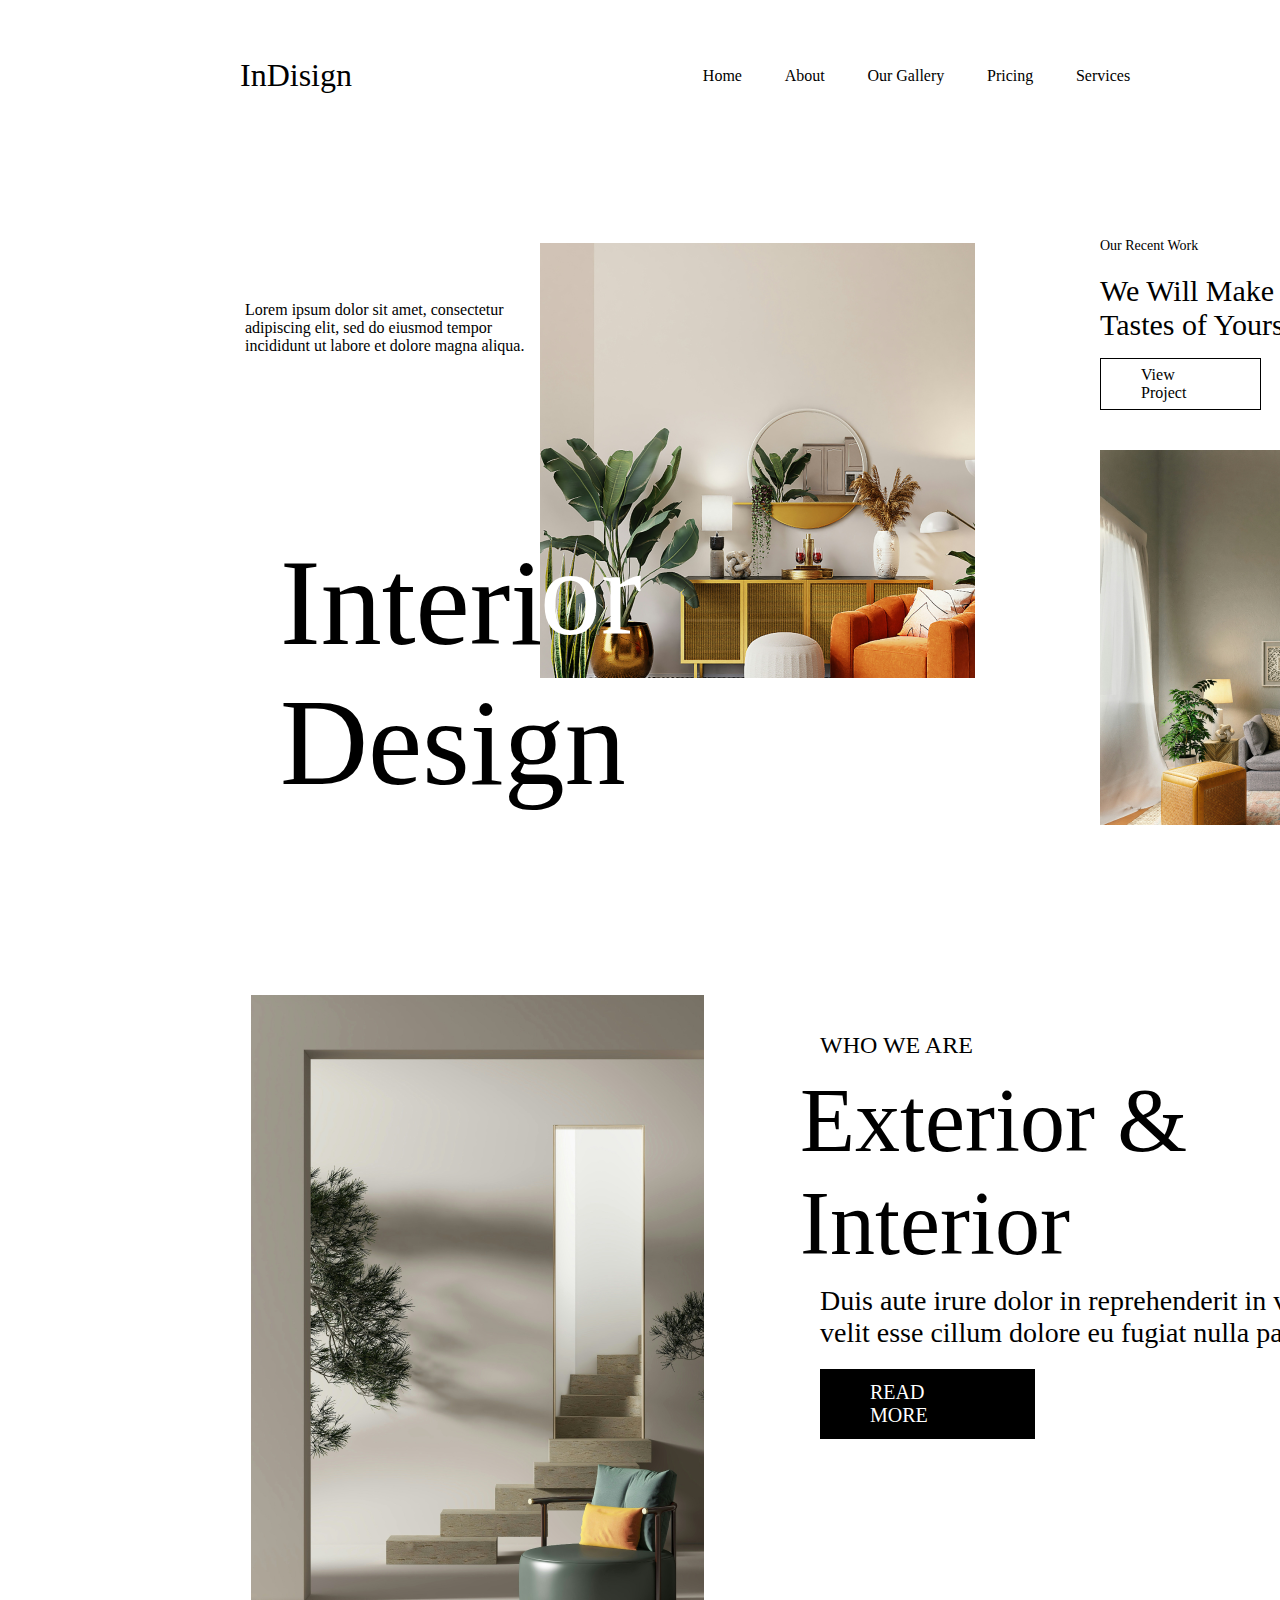
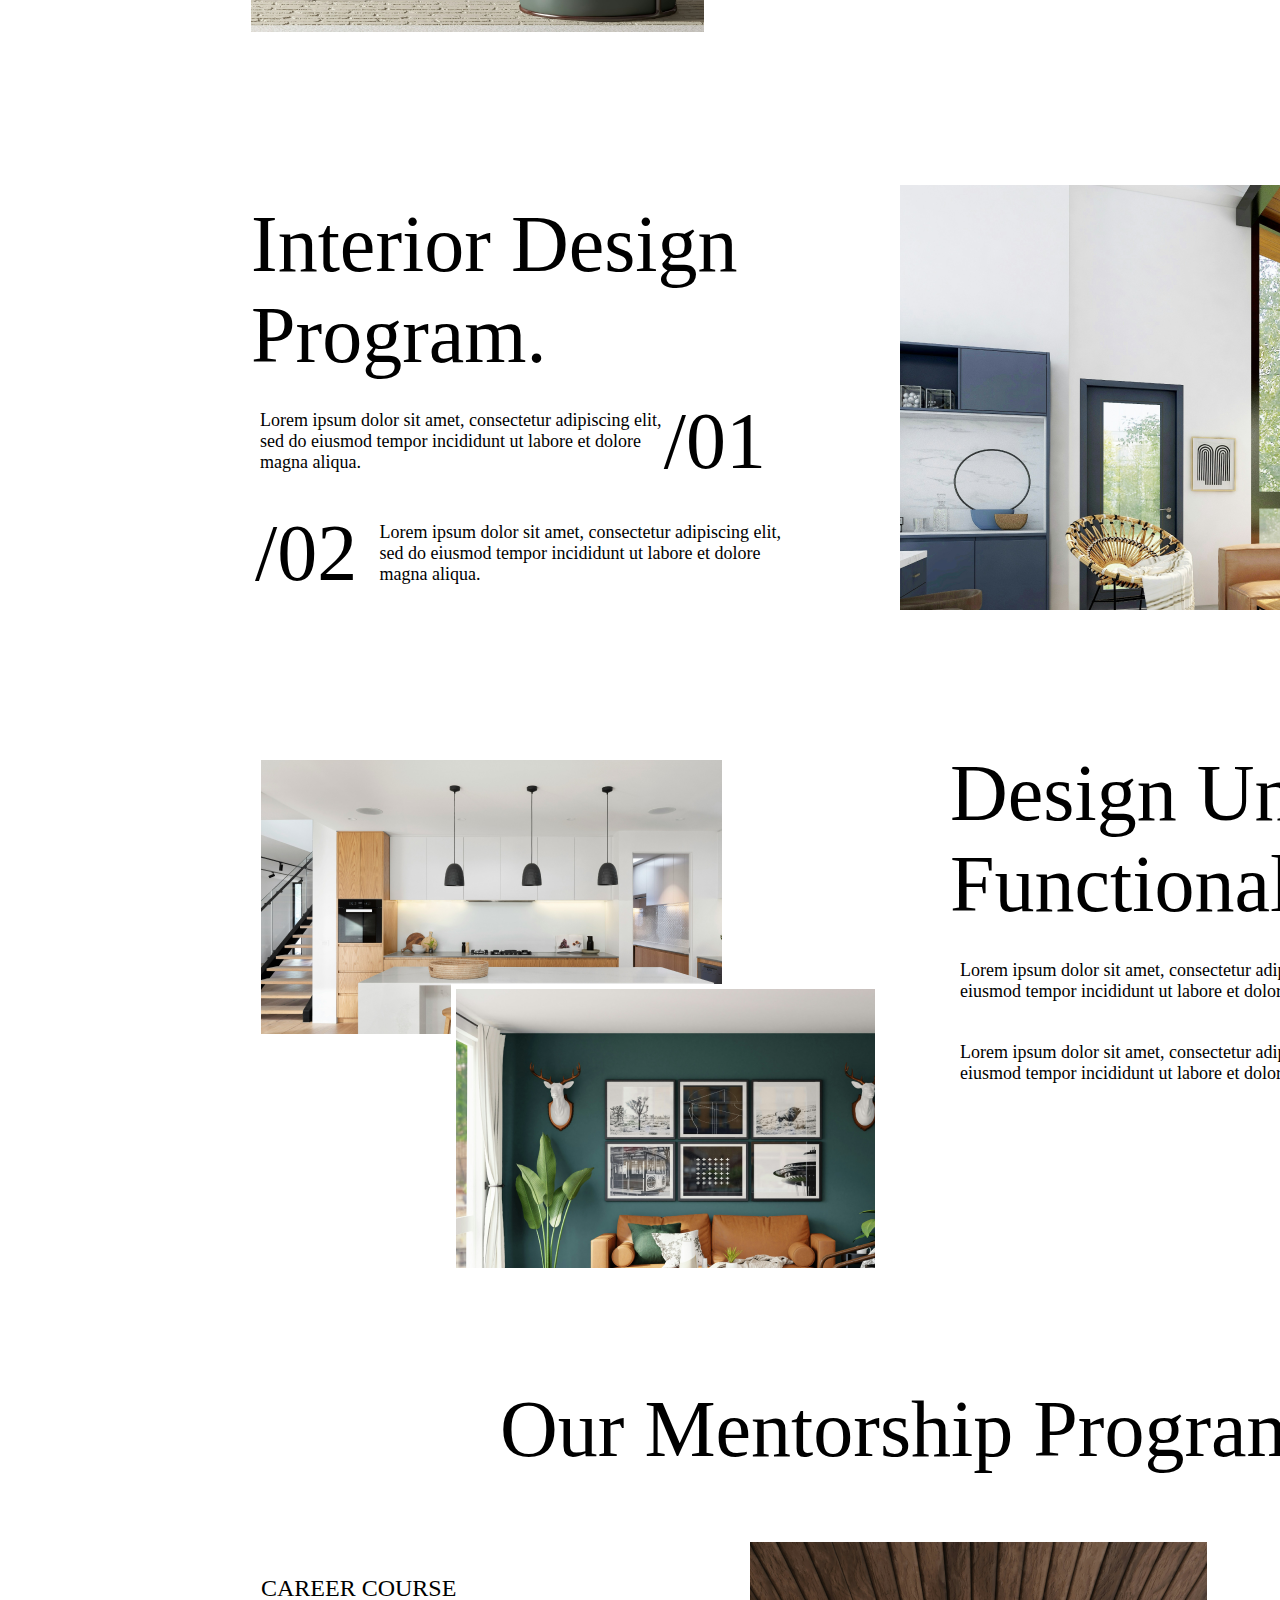
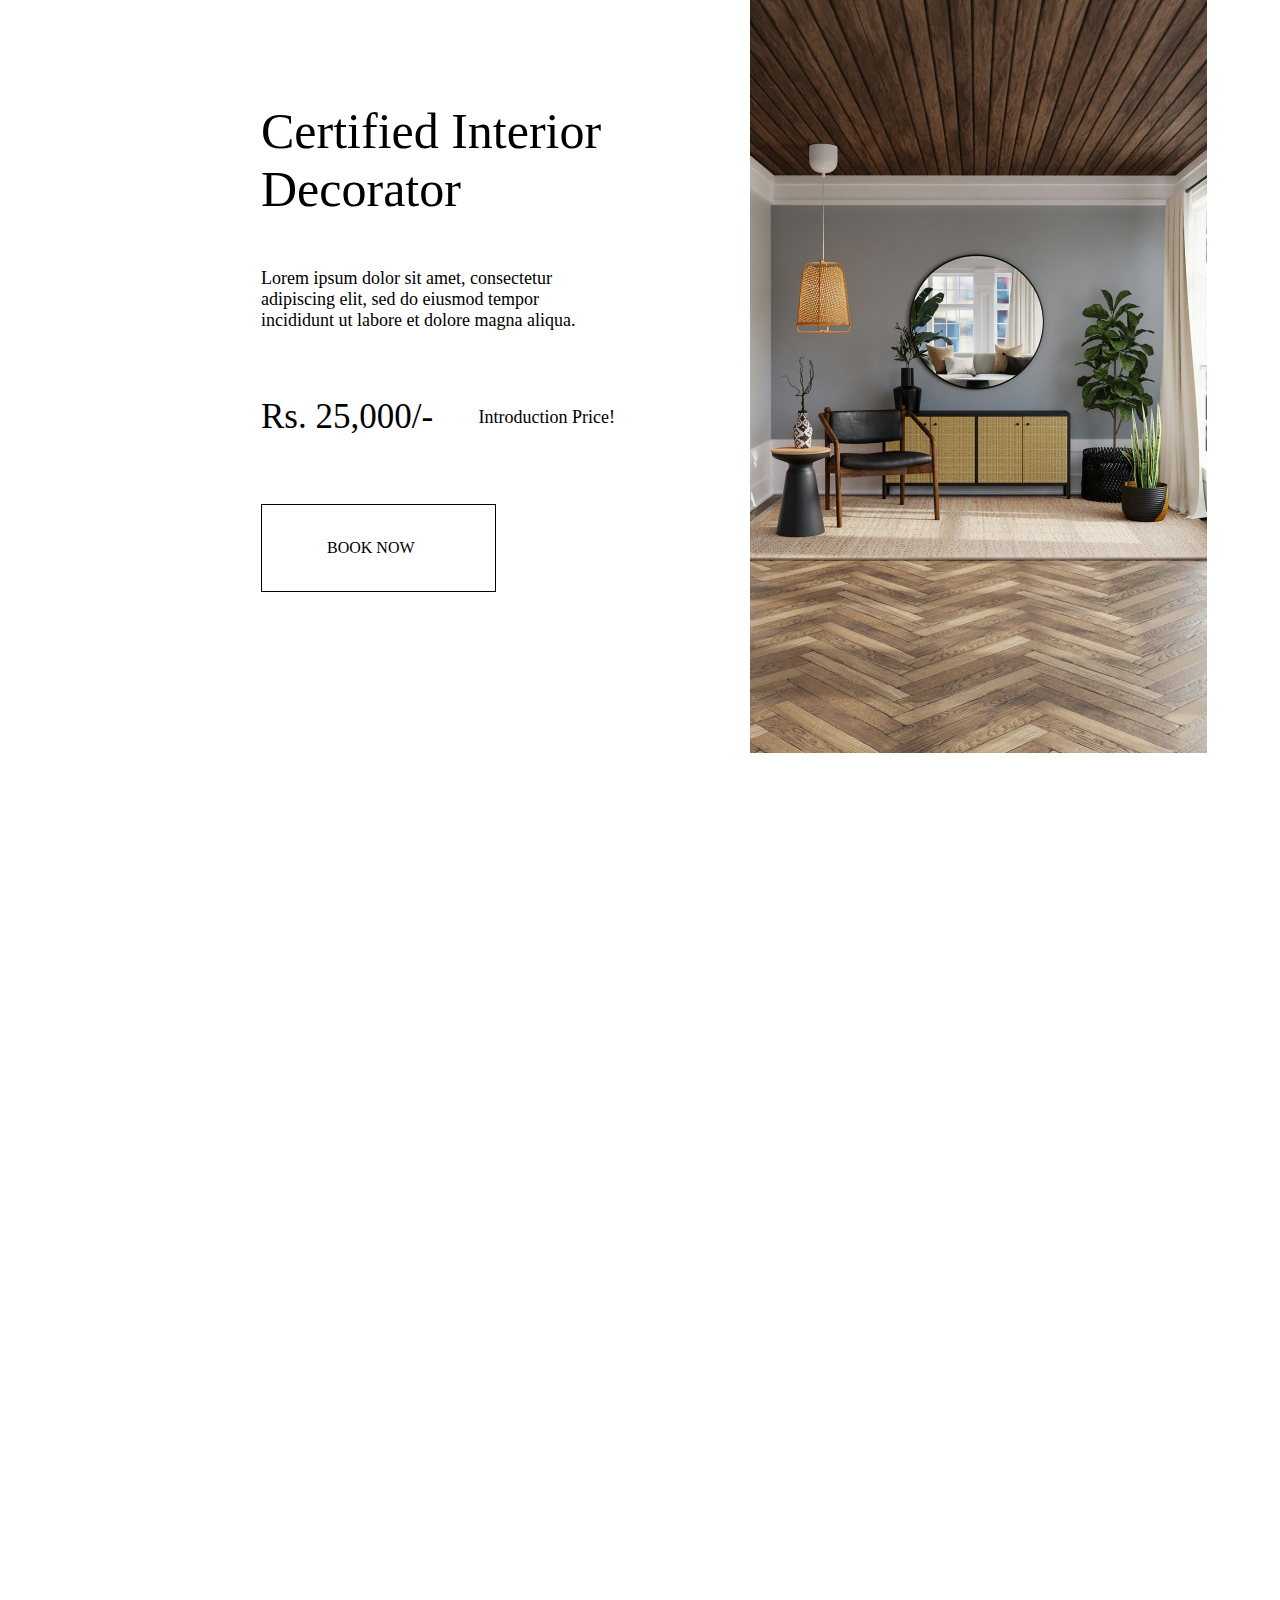
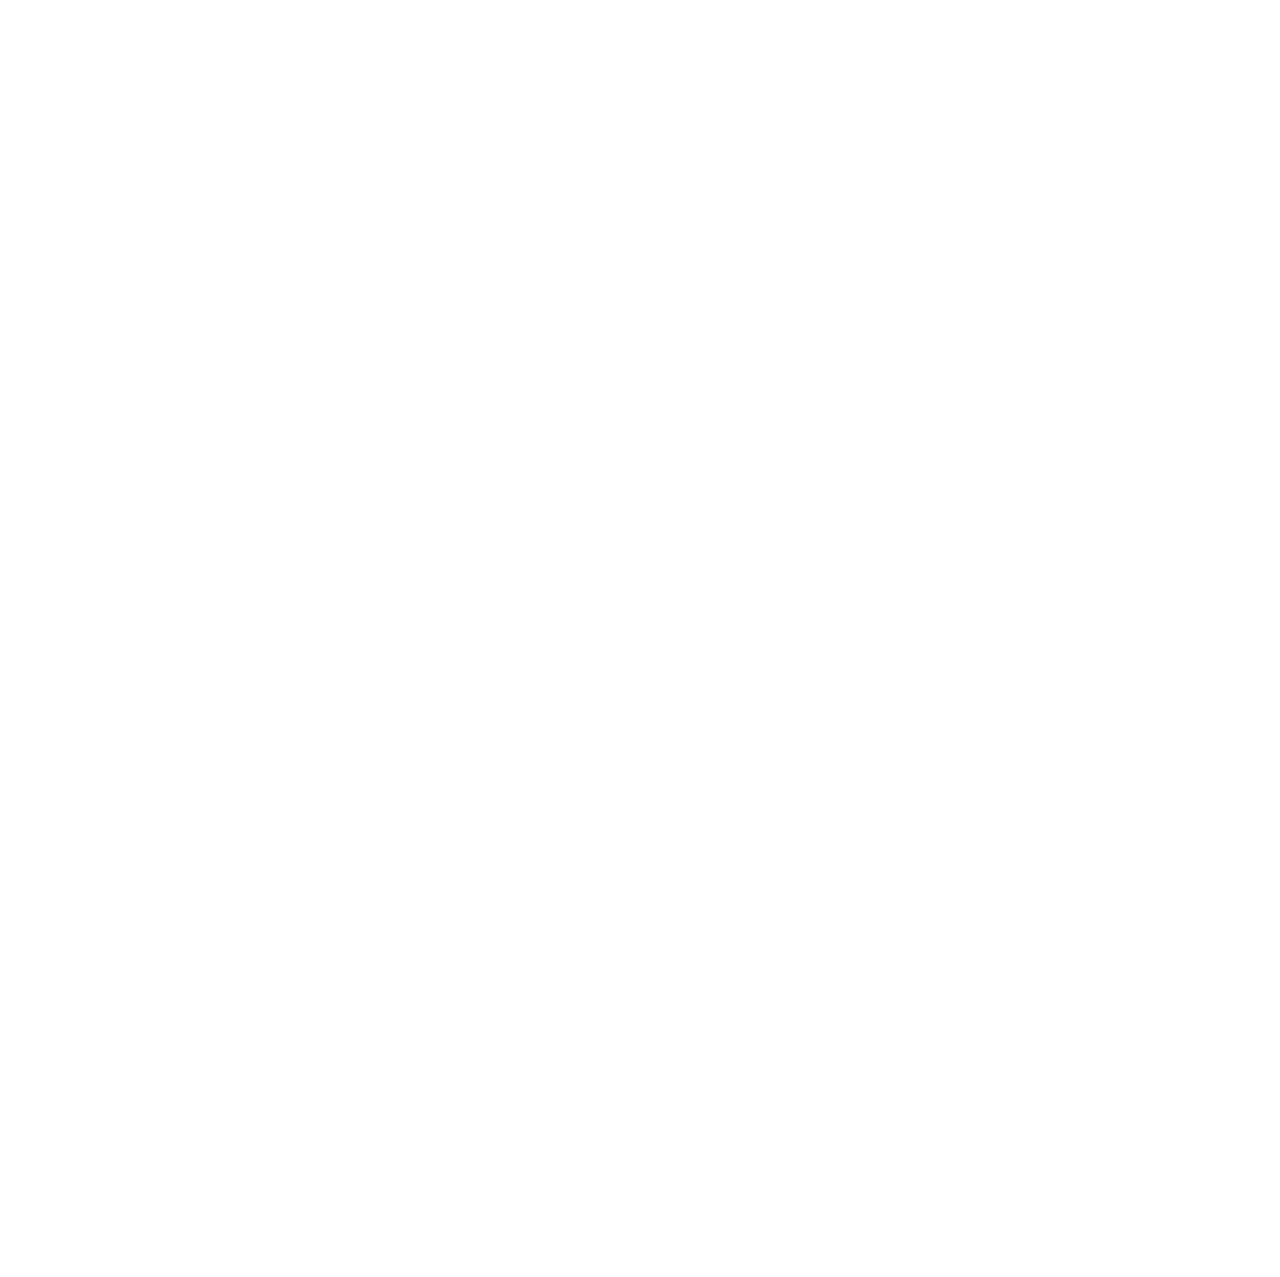
==== index.html @ 413b9d65 "f" ====
<!DOCTYPE html>
<html lang="en">
<link rel="stylesheet" href="main.css">

<head>
    <meta charset="UTF-8">
    <meta name="viewport" content="width=device-width, initial-scale=1.0">
    <title>PLanto</title>
</head>

<body>
    <header class="header">
        <nav class="nav_header">
            <div class="nav_left">
                InDisign
            </div>
            <div class="nav_center">
                <li>Home</li>
                <li>About</li>
                <li>Our Gallery</li>
                <li>Pricing</li>
                <li>Services</li>
            </div>
            <div class="nav_right">
                Contact Us
            </div>
        </nav>
    </header>
    <div class="text1">
        Lorem ipsum dolor sit amet, consectetur <br> adipiscing elit, sed do eiusmod tempor <br> incididunt ut labore et
        dolore
        magna
        aliqua.
    </div>
    <div class="text_img">
        <p>
            Interi <br>
            Design
        </p>
    </div>
    <div class="img1">
        <p class="p1">
            or
        </p>
    </div>
    <div class="text2">
        Our Recent Work
    </div>
    <div class="text3">
        We Will Make These Unique <br>
        Tastes of Yours a design reality!
    </div>
    <div class="text4">
        View Project
    </div>
    <div class="img2">

    </div>
    <div class="img3">

    </div>
    <div class="text5">
        WHO WE ARE
    </div>
    <div class="text6">
        Exterior & <br>
        Interior
    </div>
    <div class="text7">
        Duis aute irure dolor in reprehenderit in voluptate <br>
        velit esse cillum dolore eu fugiat nulla pariatur.
    </div>
    <div class="text8">
        READ MORE
    </div>
    <div class="text9">
        Interior Design <br>
        Program.
    </div>
    <div class="apex_text">
        <div class="text10">
            Lorem ipsum dolor sit amet, consectetur adipiscing elit, <br>
            sed do eiusmod tempor incididunt ut labore et
            dolore <br>magna
            aliqua.
        </div>
        <div class="text11">
            /01
        </div>
    </div>
    <div class="apex_text2">
        <div class="text11">
            /02
        </div>
        <div class="text10">
            Lorem ipsum dolor sit amet, consectetur adipiscing elit, <br>
            sed do eiusmod tempor incididunt ut labore et
            dolore <br>magna
            aliqua.
        </div>
    </div>
    <div class="img4">

    </div>
    <div class="img5">

    </div>
    <div class="img6">

    </div>
    <div class="text12">
        Design Unique And <br>
        Functional Spaces
    </div>
    <div class="text13">
        Lorem ipsum dolor sit amet, consectetur adipiscing elit, sed do <br>
        eiusmod tempor incididunt ut labore et dolore
        magna
        aliqua.
    </div>
    <div class="text14">
        Lorem ipsum dolor sit amet, consectetur adipiscing elit, sed do <br>
        eiusmod tempor incididunt ut labore et dolore
        magna
        aliqua.
    </div>
    <div class="text15">
        Our Mentorship Program
    </div>
    <div class="text16">
        CAREER COURSE
    </div>
    <div class="text17">
        Certified Interior <br>
        Decorator
    </div>
    <div class="text18">
        Lorem ipsum dolor sit amet, consectetur <br>
        adipiscing elit, sed do eiusmod tempor <br>
        incididunt ut labore et dolore magna
        aliqua.
    </div>
    <div class="apex_text3">
        <div class="text19">
            Rs. 25,000/-
        </div>
        <div class="text20">
            Introduction Price!
        </div>
    </div>
    <div class="apex_text4">
        <div class="text21">
            BOOK NOW
        </div>
    </div>
    <div class="img7">

    </div>
    <div class="text22">
        CERTIFICATION <br> <br>
        Certified Interior Decorator
    </div>
    <div class="text23">
        COURSE PACE <br> <br>
        Study at flexible Pace
    </div>
    <div class="text24">
        DURATION <br> <br>
        4 Month
    </div>
    <div class="text25">
        COURSE FORM <br> <br>
        100% Online
    </div>
</body>

</html>
---- main.css ----
* {
    padding: 0;
    margin: 0;
    box-sizing: border-box;
}

li {
    list-style: none;
}

.header {
    width: 1600px;
    height: 69px;
    margin: 41px 160px;
}

.nav_header {
    width: 100%;
    height: 69px;
    display: flex;
    justify-content: space-between;
    align-items: center;
    padding: 0 80px;
}

.nav_left {
    font-size: 32px;
}

.nav_center {
    font-size: 16px;
    display: flex;
    gap: 42.73px;
}

.nav_right {
    color: white;
    font-size: 20px;
    background-color: black;
    height: 69px;
    width: 199px;
    display: flex;
    justify-content: space-between;
    align-items: center;
    padding: 0 50px;
}

.text1 {
    width: 396px;
    height: 111px;
    margin: 191px 245px;
}

.text_img {
    font-size: 122px;
    margin-left: 280px;
    position: relative;
    bottom: 70px;
}

.img1 {
    width: 435px;
    height: 435px;
    background-image: url("hero1.png");
    margin-left: 540px;
    position: relative;
    bottom: 640px;
}

.p1 {
    font-size: 122px;
    color: white;
    padding-top: 280px;
}

.text2 {
    width: 124px;
    height: 16px;
    font-size: 14px;
    position: relative;
    left: 1100px;
    bottom: 1080px;
}

.text3 {
    position: relative;
    left: 1100px;
    bottom: 1060px;
    height: 84px;
    width: 438px;
    font-size: 30px;
}

.text4 {
    height: 52px;
    width: 161px;
    font-size: 16px;
    display: flex;
    justify-content: space-between;
    align-items: center;
    border: 1px solid black;
    padding: 0 40px;
    position: relative;
    left: 1100px;
    bottom: 1060px;
}

.img2 {
    width: 375px;
    height: 375px;
    background-image: url("hero2.png");
    position: relative;
    left: 1100px;
    bottom: 1020px;
}

.img3 {
    width: 453px;
    height: 637px;
    position: relative;
    left: 251px;
    bottom: 850px;
    background-image: url("hero3.png");
}

.text5 {
    font-size: 24px;
    position: relative;
    left: 820px;
    bottom: 1450px;
}

.text6 {
    font-size: 90px;
    position: relative;
    left: 800px;
    bottom: 1440px;
}

.text7 {
    font-size: 28px;
    position: relative;
    left: 820px;
    bottom: 1430px;
}

.text8 {
    font-size: 20px;
    position: relative;
    left: 820px;
    bottom: 1410px;
    height: 69.56px;
    width: 215.38px;
    color: white;
    background-color: black;
    display: flex;
    justify-content: space-between;
    align-items: center;
    padding: 0 50px;
}

.text9 {
    font-size: 80px;
    position: relative;
    bottom: 1050px;
    left: 251px;
}

.apex_text {
    display: flex;
    justify-content: space-between;
    align-items: center;
    width: 586px;
    height: 102px;
    position: relative;
    bottom: 1040px;
    left: 220px;
    padding: 40px;
}

.text10 {
    font-size: 18px;
}

.text11 {
    font-size: 80px;
}

.apex_text2 {
    display: flex;
    justify-content: space-between;
    align-items: center;
    width: 606px;
    height: 102px;
    position: relative;
    bottom: 1030px;
    left: 215px;
    padding: 40px;
}

.img4 {
    width: 733px;
    height: 425px;
    background-image: url("hero4.png");
    position: relative;
    bottom: 1450px;
    left: 900px;
}

.img5 {
    height: 274px;
    width: 461px;
    background-image: url("hero5.png");
    position: relative;
    left: 261px;
    bottom: 1300px;
}

.img6 {
    height: 284px;
    width: 424px;
    background-image: url("hero6.png");
    position: relative;
    left: 451px;
    bottom: 1350px;
}

.text12 {
    font-size: 80px;
    position: relative;
    left: 950px;
    bottom: 1870px;
}

.text13 {
    font-size: 18px;
    position: relative;
    left: 960px;
    bottom: 1840px;
}

.text14 {
    font-size: 18px;
    position: relative;
    left: 960px;
    bottom: 1800px;
}

.text15 {
    font-size: 80px;
    position: relative;
    bottom: 1500px;
    left: 500px;
}

.text16 {
    font-size: 24px;
    position: relative;
    bottom: 1400px;
    left: 261px;
}

.text17 {
    font-size: 50px;
    position: relative;
    bottom: 1300px;
    left: 261px;
}

.text18 {
    font-size: 18px;
    position: relative;
    bottom: 1250px;
    left: 261px;
}

.apex_text3 {
    position: relative;
    bottom: 1200px;
    left: 241px;
    display: flex;
    justify-content: space-between;
    align-items: center;
    height: 73px;
    width: 394px;
    padding: 20px;
}

.text19 {
    font-size: 35px;
}

.text20 {
    font-size: 18px;
}

.apex_text4 {
    width: 235px;
    height: 88px;
    display: flex;
    justify-content: space-between;
    align-items: center;
    padding: 0 65px;
    border: 1px solid black;
    position: relative;
    bottom: 1150px;
    left: 261px;
}

.img7 {
    background-image: url("hero7.png");
    height: 811px;
    width: 457px;
    position: relative;
    bottom: 1800px;
    left: 750px;
}

.text22 {
    font-size: 24px;
    position: relative;
    bottom: 2580px;
    left: 1300px;
}

.text23 {
    font-size: 24px;
    position: relative;
    bottom: 2460px;
    left: 1300px;
}

.text24 {
    font-size: 24px;
    position: relative;
    bottom: 2400px;
    left: 1300px;
}

.text25 {
    font-size: 24px;
    position: relative;
    bottom: 2330px;
    left: 1300px;
}
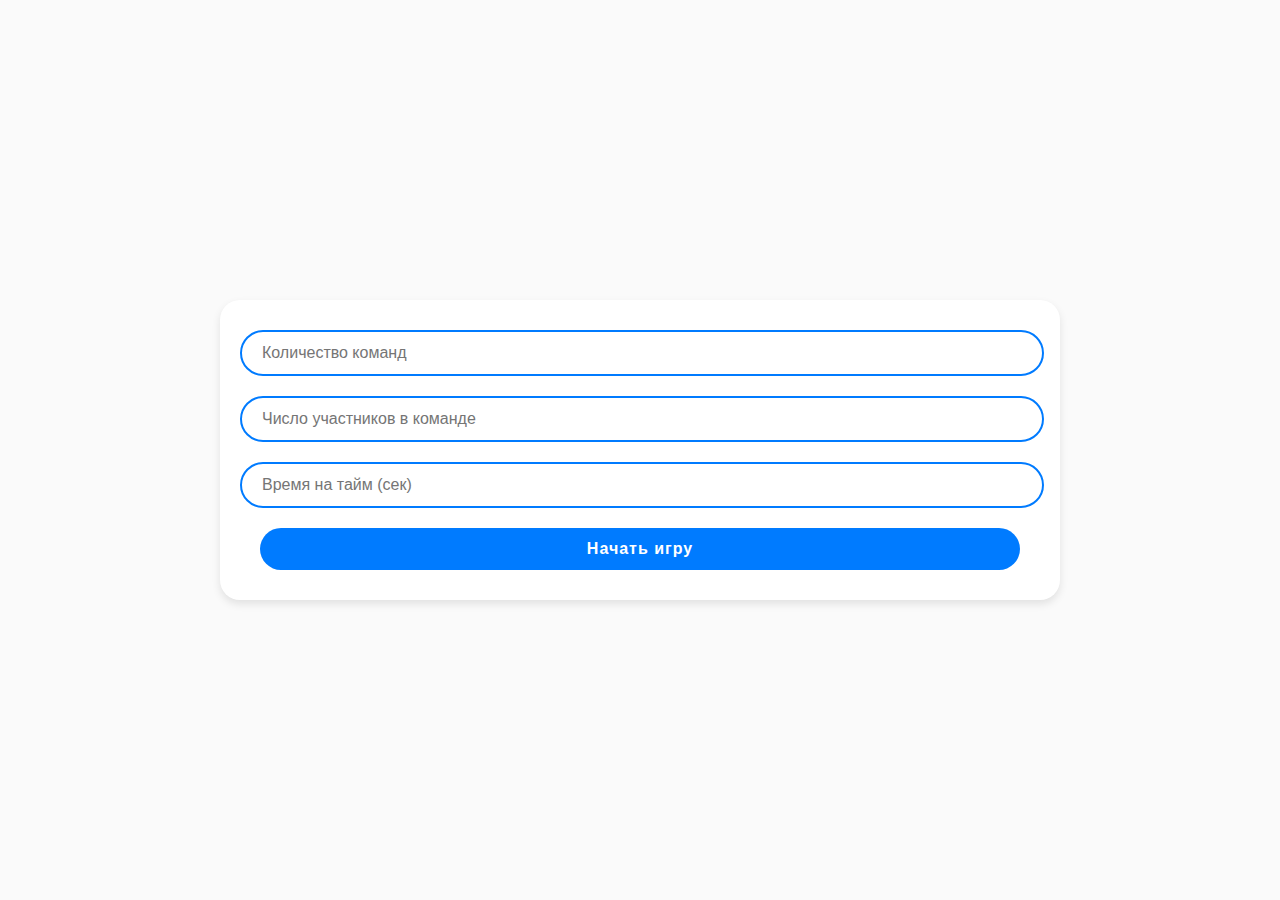
==== commit 60e60d31: "start game" ====
--- a/index.html
+++ b/index.html
@@ -1,177 +1,406 @@
 <!DOCTYPE html>
-<html lang="en">
-<link rel="stylesheet" href="main.css">
+<html lang="ru">
 
 <head>
     <meta charset="UTF-8">
     <meta name="viewport" content="width=device-width, initial-scale=1.0">
-    <title>PLanto</title>
+    <title>Игра Алиас</title>
+    <style>
+        /* Основные настройки */
+
+        body,
+        html {
+            margin: 0;
+            padding: 0;
+            width: 100%;
+            height: 100%;
+            display: flex;
+            justify-content: center;
+            align-items: center;
+            font-family: 'Segoe UI', Tahoma, Geneva, Verdana, sans-serif;
+            background-color: #FAFAFA;
+            color: #333;
+        }
+
+        #game-container {
+            width: 90%;
+            max-width: 800px;
+            text-align: center;
+            padding: 20px;
+            background-color: #FFF;
+            border-radius: 20px;
+            box-shadow: 0 4px 8px rgba(0, 0, 0, 0.1);
+            overflow: hidden;
+        }
+
+        input[type="number"],
+        button {
+            width: calc(100% - 40px);
+            padding: 12px 20px;
+            margin: 10px 0;
+            border-radius: 50px;
+            border: 2px solid #007BFF;
+            font-size: 16px;
+            transition: all 0.3s ease;
+        }
+
+        input[type="number"]:focus,
+        button:focus {
+            outline: none;
+            border-color: #0056b3;
+            box-shadow: 0 0 8px rgba(0, 123, 255, .5);
+        }
+
+        button {
+            background-color: #007BFF;
+            color: #FFFFFF;
+            font-weight: 600;
+            letter-spacing: 1px;
+            border: none;
+            cursor: pointer;
+            display: inline-block;
+            position: relative;
+            overflow: hidden;
+            z-index: 1;
+        }
+
+        button:hover {
+            background-color: #0056b3;
+        }
+
+        button:after {
+            content: "";
+            position: absolute;
+            top: 0;
+            left: 0;
+            width: 100%;
+            height: 100%;
+            background-color: rgba(255, 255, 255, 0.2);
+            z-index: -1;
+            transition: transform 0.5s;
+            transform: scale(0);
+            border-radius: 50%;
+        }
+
+        button:hover:after {
+            transform: scale(3.5);
+        }
+        /* Игровые элементы */
+
+        #timer-display,
+        #word-display {
+            margin: 20px 0;
+            font-size: 24px;
+            font-weight: bold;
+            transition: transform 0.5s ease;
+        }
+
+        #word-display {
+            font-size: 36px;
+            color: #007BFF;
+        }
+        /* Счет */
+
+        #scoreboard div {
+            background-color: #007BFF;
+            color: #FFFFFF;
+            padding: 10px;
+            margin: 5px 0;
+            border-radius: 10px;
+            box-shadow: 0 2px 4px rgba(0, 0, 0, 0.1);
+        }
+        /* Адаптивный дизайн */
+
+        @media (max-width: 768px) {
+            input[type="number"],
+            button {
+                padding: 15px;
+                font-size: 18px;
+            }
+        }
+        /* Анимации */
+
+        @keyframes pulse {
+            0%,
+            100% {
+                transform: scale(1);
+            }
+            50% {
+                transform: scale(1.1);
+            }
+        }
+
+        .prepare-active {
+            animation: pulse 2s infinite;
+        }
+        /* Стиль для таймера подготовки */
+        /* Стиль для таймера подготовки */
+
+        #prep-timer {
+            font-size: 72px;
+            /* Увеличиваем размер шрифта */
+            color: #FF0000;
+            /* Красный цвет текста */
+            font-weight: bold;
+            margin: 20px 0;
+        }
+    </style>
 </head>
 
 <body>
-    <header class="header">
-        <nav class="nav_header">
-            <div class="nav_left">
-                InDisign
+    <div id="game-container">
+        <div id="game-setup">
+            <input type="number" id="num-teams" placeholder="Количество команд">
+            <input type="number" id="num-members" placeholder="Число участников в команде">
+            <input type="number" id="time-per-round" placeholder="Время на тайм (сек)">
+            <button id="start-game">Начать игру</button>
+        </div>
+
+        <div id="game-area" style="display:none;">
+            <div id="prep-timer" style="display:none;">3</div>
+
+            <div id="prepare-team" style="display:none;">
+                <button id="prepare-team-button">Приготовиться команде</button>
             </div>
-            <div class="nav_center">
-                <li>Home</li>
-                <li>About</li>
-                <li>Our Gallery</li>
-                <li>Pricing</li>
-                <li>Services</li>
+            <div id="prepare-player" style="display:none;">
+                <button id="prepare-player-button">Приготовиться участнику</button>
             </div>
-            <div class="nav_right">
-                Contact Us
+            <div id="play-area" style="display:none;">
+                <div id="timer-display"></div>
+                <div id="word-display"></div>
+                <button onclick="answer('yes')">Да</button>
+                <button onclick="answer('no')">Нет</button>
             </div>
-        </nav>
-    </header>
-    <div class="text1">
-        Lorem ipsum dolor sit amet, consectetur <br> adipiscing elit, sed do eiusmod tempor <br> incididunt ut labore et
-        dolore
-        magna
-        aliqua.
+        </div>
+
+        <div id="scoreboard" style="display:none;"></div>
     </div>
-    <div class="text_img">
-        <p>
-            Interi <br>
-            Design
-        </p>
-    </div>
-    <div class="img1">
-        <p class="p1">
-            or
-        </p>
-    </div>
-    <div class="text2">
-        Our Recent Work
-    </div>
-    <div class="text3">
-        We Will Make These Unique <br>
-        Tastes of Yours a design reality!
-    </div>
-    <div class="text4">
-        View Project
-    </div>
-    <div class="img2">
-
-    </div>
-    <div class="img3">
-
-    </div>
-    <div class="text5">
-        WHO WE ARE
-    </div>
-    <div class="text6">
-        Exterior & <br>
-        Interior
-    </div>
-    <div class="text7">
-        Duis aute irure dolor in reprehenderit in voluptate <br>
-        velit esse cillum dolore eu fugiat nulla pariatur.
-    </div>
-    <div class="text8">
-        READ MORE
-    </div>
-    <div class="text9">
-        Interior Design <br>
-        Program.
-    </div>
-    <div class="apex_text">
-        <div class="text10">
-            Lorem ipsum dolor sit amet, consectetur adipiscing elit, <br>
-            sed do eiusmod tempor incididunt ut labore et
-            dolore <br>magna
-            aliqua.
-        </div>
-        <div class="text11">
-            /01
-        </div>
-    </div>
-    <div class="apex_text2">
-        <div class="text11">
-            /02
-        </div>
-        <div class="text10">
-            Lorem ipsum dolor sit amet, consectetur adipiscing elit, <br>
-            sed do eiusmod tempor incididunt ut labore et
-            dolore <br>magna
-            aliqua.
-        </div>
-    </div>
-    <div class="img4">
-
-    </div>
-    <div class="img5">
-
-    </div>
-    <div class="img6">
-
-    </div>
-    <div class="text12">
-        Design Unique And <br>
-        Functional Spaces
-    </div>
-    <div class="text13">
-        Lorem ipsum dolor sit amet, consectetur adipiscing elit, sed do <br>
-        eiusmod tempor incididunt ut labore et dolore
-        magna
-        aliqua.
-    </div>
-    <div class="text14">
-        Lorem ipsum dolor sit amet, consectetur adipiscing elit, sed do <br>
-        eiusmod tempor incididunt ut labore et dolore
-        magna
-        aliqua.
-    </div>
-    <div class="text15">
-        Our Mentorship Program
-    </div>
-    <div class="text16">
-        CAREER COURSE
-    </div>
-    <div class="text17">
-        Certified Interior <br>
-        Decorator
-    </div>
-    <div class="text18">
-        Lorem ipsum dolor sit amet, consectetur <br>
-        adipiscing elit, sed do eiusmod tempor <br>
-        incididunt ut labore et dolore magna
-        aliqua.
-    </div>
-    <div class="apex_text3">
-        <div class="text19">
-            Rs. 25,000/-
-        </div>
-        <div class="text20">
-            Introduction Price!
-        </div>
-    </div>
-    <div class="apex_text4">
-        <div class="text21">
-            BOOK NOW
-        </div>
-    </div>
-    <div class="img7">
-
-    </div>
-    <div class="text22">
-        CERTIFICATION <br> <br>
-        Certified Interior Decorator
-    </div>
-    <div class="text23">
-        COURSE PACE <br> <br>
-        Study at flexible Pace
-    </div>
-    <div class="text24">
-        DURATION <br> <br>
-        4 Month
-    </div>
-    <div class="text25">
-        COURSE FORM <br> <br>
-        100% Online
-    </div>
+
+    <script>
+        let words = [
+
+            ]
+            // Исходный список слов
+        let unusedWords = [...words]; // Слова, доступные для игры
+        let temporaryNoWords = []; // Временный массив для слов, отклоненных кнопкой "Нет"
+        let teams = []; // Данные команд
+        let currentTeamIndex = 0; // Индекс текущей команды
+        let currentPlayerIndex = 0; // Индекс текущего игрока в команде
+        let timePerRound; // Время на раунд в секундах
+        let timerInterval; // Для управления таймером
+
+        document.getElementById('start-game').addEventListener('click', initializeGame);
+
+
+        function initializeGame() {
+            const numTeams = parseInt(document.getElementById('num-teams').value, 10);
+            const numMembers = parseInt(document.getElementById('num-members').value, 10);
+            timePerRound = parseInt(document.getElementById('time-per-round').value, 10);
+
+            teams = Array.from({
+                length: numTeams
+            }, () => ({
+                players: Array.from({
+                    length: numMembers
+                }, () => ({
+                    score: 0
+                }))
+            }));
+
+            currentTeamIndex = 0;
+            currentPlayerIndex = 0;
+            unusedWords = [...words];
+            shuffleArray(unusedWords); // Перемешивание слов в начале игры
+
+            switchToGameArea();
+        }
+
+        function shuffleArray(array) {
+            for (let i = array.length - 1; i > 0; i--) {
+                const j = Math.floor(Math.random() * (i + 1));
+                [array[i], array[j]] = [array[j], array[i]];
+            }
+        }
+
+        function switchToGameArea() {
+            document.getElementById('game-setup').style.display = 'none';
+            document.getElementById('game-area').style.display = 'block';
+            showPrepareNextTeam();
+        }
+
+        function showPrepareNextTeam() {
+            document.getElementById('prepare-team').style.display = 'block';
+            document.getElementById('prepare-team-button').textContent = `Приготовиться команде ${currentTeamIndex + 1}`;
+            document.getElementById('prepare-team-button').onclick = () => {
+                // Скрытие кнопки приготовления команды и показ кнопки приготовления первого игрока
+                document.getElementById('prepare-team').style.display = 'none';
+                showPrepareNextPlayer();
+            };
+        }
+
+        function showPrepareNextPlayer() {
+            document.getElementById('prepare-player').style.display = 'block';
+            let buttonText = currentPlayerIndex === 0 ?
+                `Первый участник команды ${currentTeamIndex + 1}, приготовьтесь` :
+                `Приготовиться участнику ${currentPlayerIndex + 1} команды ${currentTeamIndex + 1}`;
+            document.getElementById('prepare-player-button').textContent = buttonText;
+            document.getElementById('prepare-player-button').onclick = startRoundForCurrentPlayer;
+        }
+
+        function showPreparationTimer(callback) {
+            let prepTime = 3; // Время подготовки в секундах
+            const prepTimer = document.getElementById('prep-timer'); // Получаем новый элемент таймера подготовки
+            prepTimer.textContent = prepTime; // Показываем начальное время на таймере
+            prepTimer.style.display = 'block'; // Делаем таймер видимым
+
+            let prepInterval = setInterval(() => {
+                prepTime -= 1;
+                prepTimer.textContent = prepTime;
+
+                if (prepTime <= 0) {
+                    clearInterval(prepInterval);
+                    prepTimer.style.display = 'none'; // Скрываем таймер подготовки после окончания отсчета
+                    callback(); // Вызываем callback-функцию для продолжения игры
+                }
+            }, 1000);
+        }
+
+
+
+
+        function startRoundForCurrentPlayer() {
+            document.getElementById('prepare-player').style.display = 'none';
+
+            // Запуск таймера подготовки перед началом раунда
+            showPreparationTimer(() => {
+                document.getElementById('play-area').style.display = 'block';
+
+                if (timerInterval) {
+                    clearInterval(timerInterval); // Остановка предыдущего таймера, если он был
+                }
+
+                let timeRemaining = timePerRound;
+                updateTimerDisplay(timeRemaining); // Первоначальное обновление таймера перед его стартом
+                document.getElementById('timer-display').style.display = 'block'; // Убедимся, что таймер раунда виден
+
+                timerInterval = setInterval(() => {
+                    timeRemaining -= 1;
+                    updateTimerDisplay(timeRemaining);
+
+                    if (timeRemaining <= 0) {
+                        clearInterval(timerInterval); // Очистка таймера, когда время вышло
+                        timerInterval = null;
+                        finishRoundForCurrentPlayer(); // Переход к следующему игроку или выводу результатов
+                    }
+                }, 1000);
+
+                showNextWord(); // Показ первого слова для текущего игрока
+            });
+        }
+
+
+
+        function updateTimerDisplay(time) {
+            const timerDisplay = document.getElementById('timer-display');
+            timerDisplay.textContent = `${time}`;
+
+            // Изменение цвета от зеленого к красному
+            const greenToRedRatio = time <= 5 ? 1 : (timePerRound - time) / (timePerRound - 5);
+            const red = Math.min(255, Math.floor(255 * greenToRedRatio));
+            const green = Math.max(0, 255 - Math.floor(255 * greenToRedRatio));
+            timerDisplay.style.color = `rgb(${red}, ${green}, 0)`;
+
+            // Увеличение размера текста на последних 10 секундах
+            if (time <= 15) {
+                const scaleFactor = 1 + (15 - time) * 0.15; // Увеличиваем на 5% каждую секунду
+                timerDisplay.style.transform = `scale(${scaleFactor})`;
+            } else {
+                timerDisplay.style.transform = 'scale(1)'; // Возвращаем обычный размер, если больше 10 секунд
+            }
+        }
+
+        function showNextWord() {
+            if (unusedWords.length === 0 && temporaryNoWords.length === 0) {
+                // Если и основной, и временный массивы слов пусты, перезагружаем основной из исходного списка
+                unusedWords = [...words];
+                shuffleArray(unusedWords); // Перемешиваем слова для нового раунда
+            } else if (unusedWords.length === 0) {
+                // Если основной массив пуст, но в временном есть слова, переносим их обратно и перемешиваем
+                unusedWords = [...temporaryNoWords];
+                temporaryNoWords = []; // Очищаем временный массив
+                shuffleArray(unusedWords);
+            }
+
+            const wordIndex = Math.floor(Math.random() * unusedWords.length);
+            const word = unusedWords.splice(wordIndex, 1)[0];
+            document.getElementById('word-display').textContent = word;
+
+            window.answer = (response) => {
+                if (response === 'yes') {
+                    teams[currentTeamIndex].players[currentPlayerIndex].score += 1;
+                } else {
+                    temporaryNoWords.push(word); // Возвращаем слово в массив, если ответ "нет"
+                }
+
+                // Показываем следующее слово, только если таймер не остановлен
+                if (timerInterval) {
+                    showNextWord();
+                }
+            };
+        }
+
+
+        function finishRoundForCurrentPlayer() {
+            // Добавим сюда возможность начать новую игру
+            document.getElementById('play-area').style.display = 'none';
+            currentPlayerIndex += 1;
+
+            if (currentPlayerIndex >= teams[currentTeamIndex].players.length) {
+                currentPlayerIndex = 0;
+                currentTeamIndex += 1;
+
+                if (currentTeamIndex >= teams.length) {
+                    displayResults();
+                    return;
+                }
+                showPrepareNextTeam();
+            } else {
+                showPrepareNextPlayer();
+            }
+        }
+
+        function displayResults() {
+            // Кнопка для новой игры
+            document.getElementById('game-area').style.display = 'none';
+            const scoreboard = document.getElementById('scoreboard');
+            scoreboard.innerHTML = '';
+            scoreboard.style.display = 'block';
+
+            teams.forEach((team, index) => {
+                const teamScore = team.players.reduce((acc, player) => acc + player.score, 0);
+                const teamDiv = document.createElement('div');
+                teamDiv.textContent = `Команда ${index + 1}: ${teamScore} очков`;
+                scoreboard.appendChild(teamDiv);
+            });
+
+            const restartButton = document.createElement('button');
+            restartButton.textContent = 'Начать новую игру';
+            restartButton.onclick = resetGame;
+            scoreboard.appendChild(restartButton);
+        }
+
+        function resetGame() {
+            document.getElementById('game-setup').style.display = 'block';
+            document.getElementById('scoreboard').style.display = 'none';
+            document.getElementById('num-teams').value = '';
+            document.getElementById('num-members').value = '';
+            document.getElementById('time-per-round').value = '';
+        }
+
+
+        // Начало игры
+        document.getElementById('start-game').addEventListener('click', initializeGame);
+    </script>
 </body>
 
 </html>